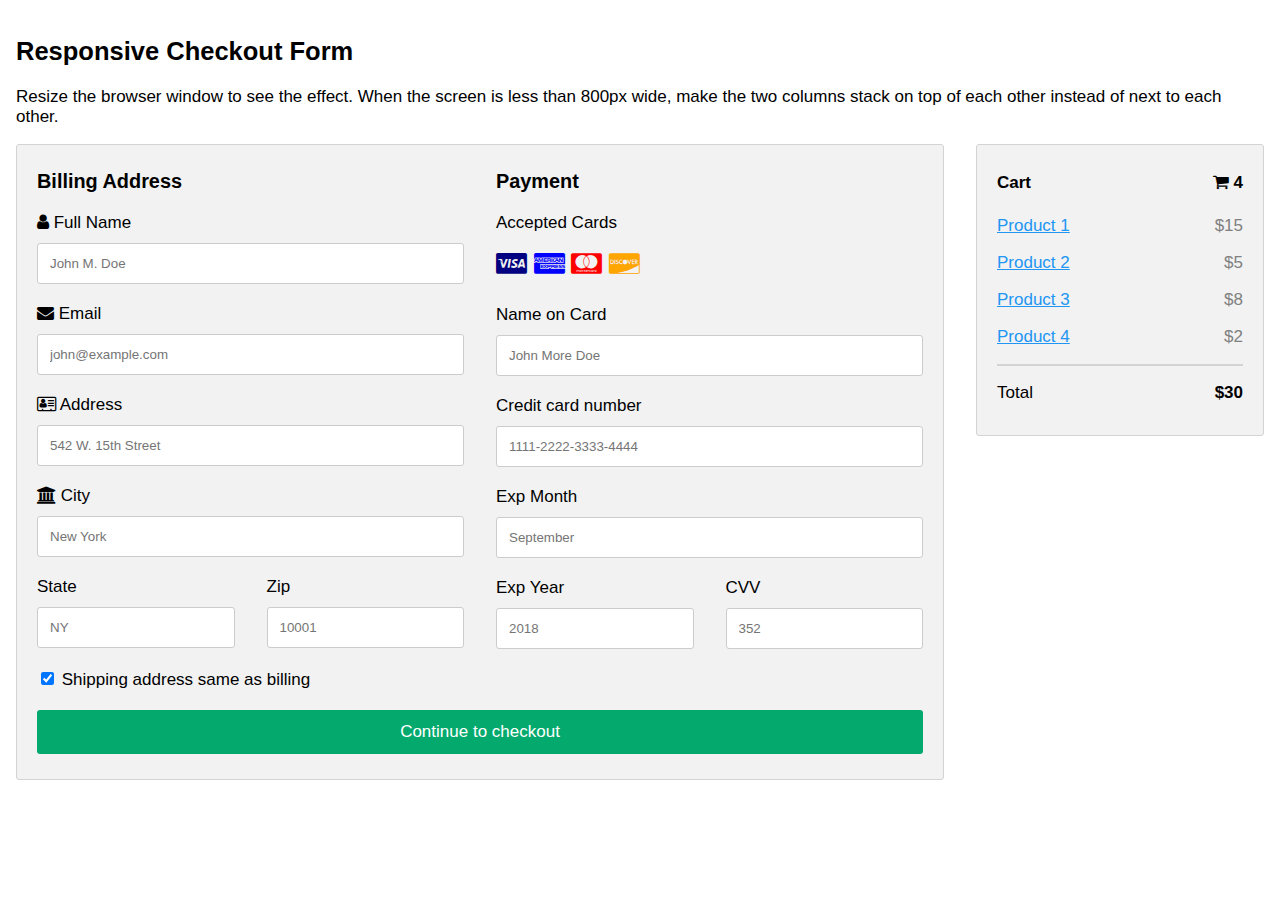
==== CheckOut.html @ 647889a7 "yup" ====
<!DOCTYPE html>
<html>
  <head>
    <meta name="viewport" content="width=device-width, initial-scale=1" />
    <link
      rel="stylesheet"
      href="https://cdnjs.cloudflare.com/ajax/libs/font-awesome/4.7.0/css/font-awesome.min.css"
    />
    <style>
      body {
        font-family: Arial;
        font-size: 17px;
        padding: 8px;
      }

      * {
        box-sizing: border-box;
      }

      .row {
        display: -ms-flexbox; /* IE10 */
        display: flex;
        -ms-flex-wrap: wrap; /* IE10 */
        flex-wrap: wrap;
        margin: 0 -16px;
      }

      .col-25 {
        -ms-flex: 25%; /* IE10 */
        flex: 25%;
      }

      .col-50 {
        -ms-flex: 50%; /* IE10 */
        flex: 50%;
      }

      .col-75 {
        -ms-flex: 75%; /* IE10 */
        flex: 75%;
      }

      .col-25,
      .col-50,
      .col-75 {
        padding: 0 16px;
      }

      .container {
        background-color: #f2f2f2;
        padding: 5px 20px 15px 20px;
        border: 1px solid lightgrey;
        border-radius: 3px;
      }

      input[type="text"] {
        width: 100%;
        margin-bottom: 20px;
        padding: 12px;
        border: 1px solid #ccc;
        border-radius: 3px;
      }

      label {
        margin-bottom: 10px;
        display: block;
      }

      .icon-container {
        margin-bottom: 20px;
        padding: 7px 0;
        font-size: 24px;
      }

      .btn {
        background-color: #04aa6d;
        color: white;
        padding: 12px;
        margin: 10px 0;
        border: none;
        width: 100%;
        border-radius: 3px;
        cursor: pointer;
        font-size: 17px;
      }

      .btn:hover {
        background-color: #45a049;
      }

      a {
        color: #2196f3;
      }

      hr {
        border: 1px solid lightgrey;
      }

      span.price {
        float: right;
        color: grey;
      }

      /* Responsive layout - when the screen is less than 800px wide, make the two columns stack on top of each other instead of next to each other (also change the direction - make the "cart" column go on top) */
      @media (max-width: 800px) {
        .row {
          flex-direction: column-reverse;
        }
        .col-25 {
          margin-bottom: 20px;
        }
      }
    </style>
  </head>
  <body>
    <h2>Responsive Checkout Form</h2>
    <p>
      Resize the browser window to see the effect. When the screen is less than
      800px wide, make the two columns stack on top of each other instead of
      next to each other.
    </p>
    <div class="row">
      <div class="col-75">
        <div class="container">
          <form action="/action_page.php">
            <div class="row">
              <div class="col-50">
                <h3>Billing Address</h3>
                <label for="fname"><i class="fa fa-user"></i> Full Name</label>
                <input
                  type="text"
                  id="fname"
                  name="firstname"
                  placeholder="John M. Doe"
                />
                <label for="email"><i class="fa fa-envelope"></i> Email</label>
                <input
                  type="text"
                  id="email"
                  name="email"
                  placeholder="john@example.com"
                />
                <label for="adr"
                  ><i class="fa fa-address-card-o"></i> Address</label
                >
                <input
                  type="text"
                  id="adr"
                  name="address"
                  placeholder="542 W. 15th Street"
                />
                <label for="city"><i class="fa fa-institution"></i> City</label>
                <input
                  type="text"
                  id="city"
                  name="city"
                  placeholder="New York"
                />

                <div class="row">
                  <div class="col-50">
                    <label for="state">State</label>
                    <input
                      type="text"
                      id="state"
                      name="state"
                      placeholder="NY"
                    />
                  </div>
                  <div class="col-50">
                    <label for="zip">Zip</label>
                    <input
                      type="text"
                      id="zip"
                      name="zip"
                      placeholder="10001"
                    />
                  </div>
                </div>
              </div>

              <div class="col-50">
                <h3>Payment</h3>
                <label for="fname">Accepted Cards</label>
                <div class="icon-container">
                  <i class="fa fa-cc-visa" style="color: navy"></i>
                  <i class="fa fa-cc-amex" style="color: blue"></i>
                  <i class="fa fa-cc-mastercard" style="color: red"></i>
                  <i class="fa fa-cc-discover" style="color: orange"></i>
                </div>
                <label for="cname">Name on Card</label>
                <input
                  type="text"
                  id="cname"
                  name="cardname"
                  placeholder="John More Doe"
                />
                <label for="ccnum">Credit card number</label>
                <input
                  type="text"
                  id="ccnum"
                  name="cardnumber"
                  placeholder="1111-2222-3333-4444"
                />
                <label for="expmonth">Exp Month</label>
                <input
                  type="text"
                  id="expmonth"
                  name="expmonth"
                  placeholder="September"
                />
                <div class="row">
                  <div class="col-50">
                    <label for="expyear">Exp Year</label>
                    <input
                      type="text"
                      id="expyear"
                      name="expyear"
                      placeholder="2018"
                    />
                  </div>
                  <div class="col-50">
                    <label for="cvv">CVV</label>
                    <input type="text" id="cvv" name="cvv" placeholder="352" />
                  </div>
                </div>
              </div>
            </div>
            <label>
              <input type="checkbox" checked="checked" name="sameadr" />
              Shipping address same as billing
            </label>
            <input type="submit" value="Continue to checkout" class="btn" />
          </form>
        </div>
      </div>
      <div class="col-25">
        <div class="container">
          <h4>
            Cart
            <span class="price" style="color: black"
              ><i class="fa fa-shopping-cart"></i> <b>4</b></span
            >
          </h4>
          <p><a href="#">Product 1</a> <span class="price">$15</span></p>
          <p><a href="#">Product 2</a> <span class="price">$5</span></p>
          <p><a href="#">Product 3</a> <span class="price">$8</span></p>
          <p><a href="#">Product 4</a> <span class="price">$2</span></p>
          <hr />
          <p>
            Total <span class="price" style="color: black"><b>$30</b></span>
          </p>
        </div>
      </div>
    </div>
  </body>
</html>
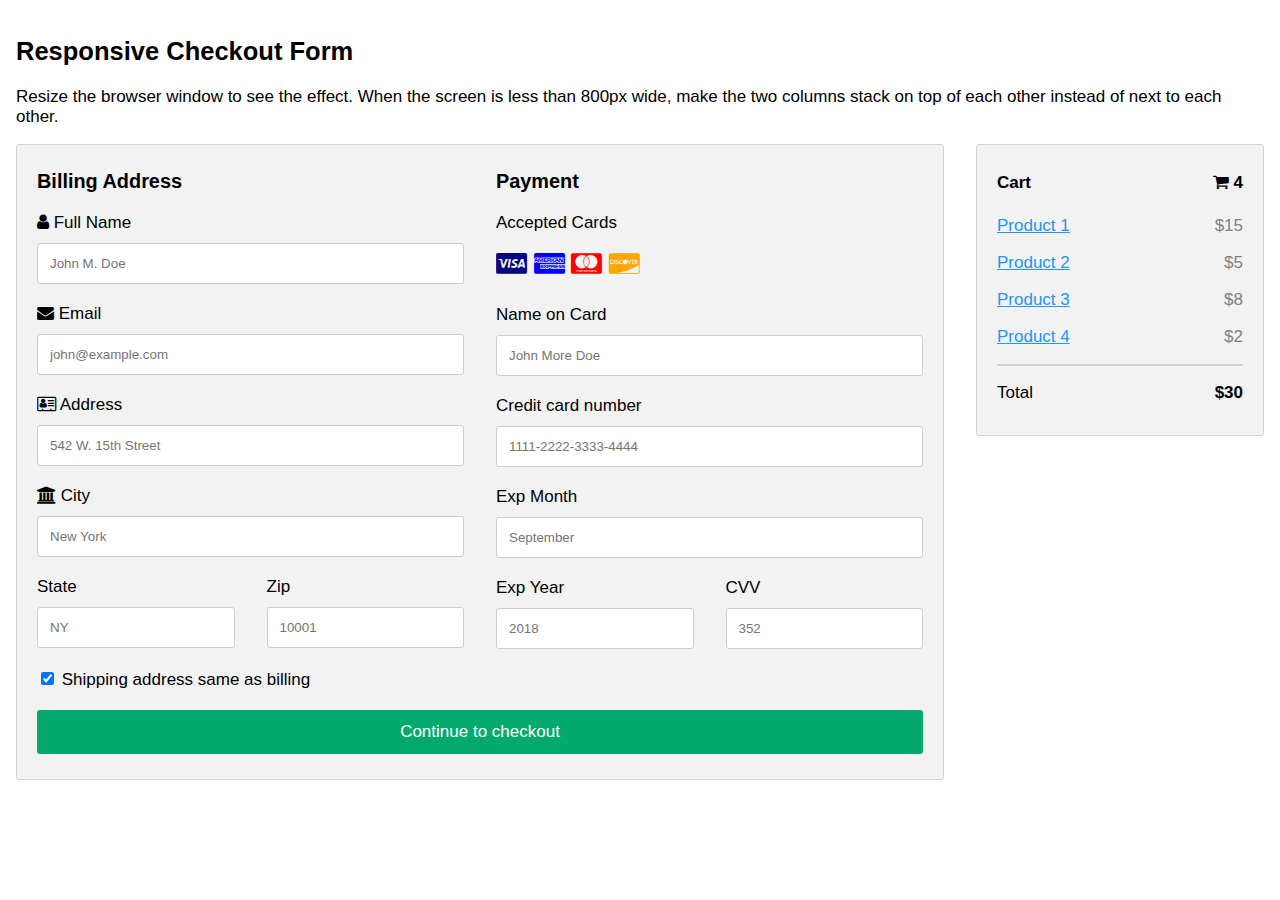
==== commit 3604eb42: "updateand more" ====
--- a/CheckOut.html
+++ b/CheckOut.html
@@ -1,6 +1,7 @@
 <!DOCTYPE html>
 <html>
   <head>
+    <title>Check Out</title>
     <meta name="viewport" content="width=device-width, initial-scale=1" />
     <link
       rel="stylesheet"
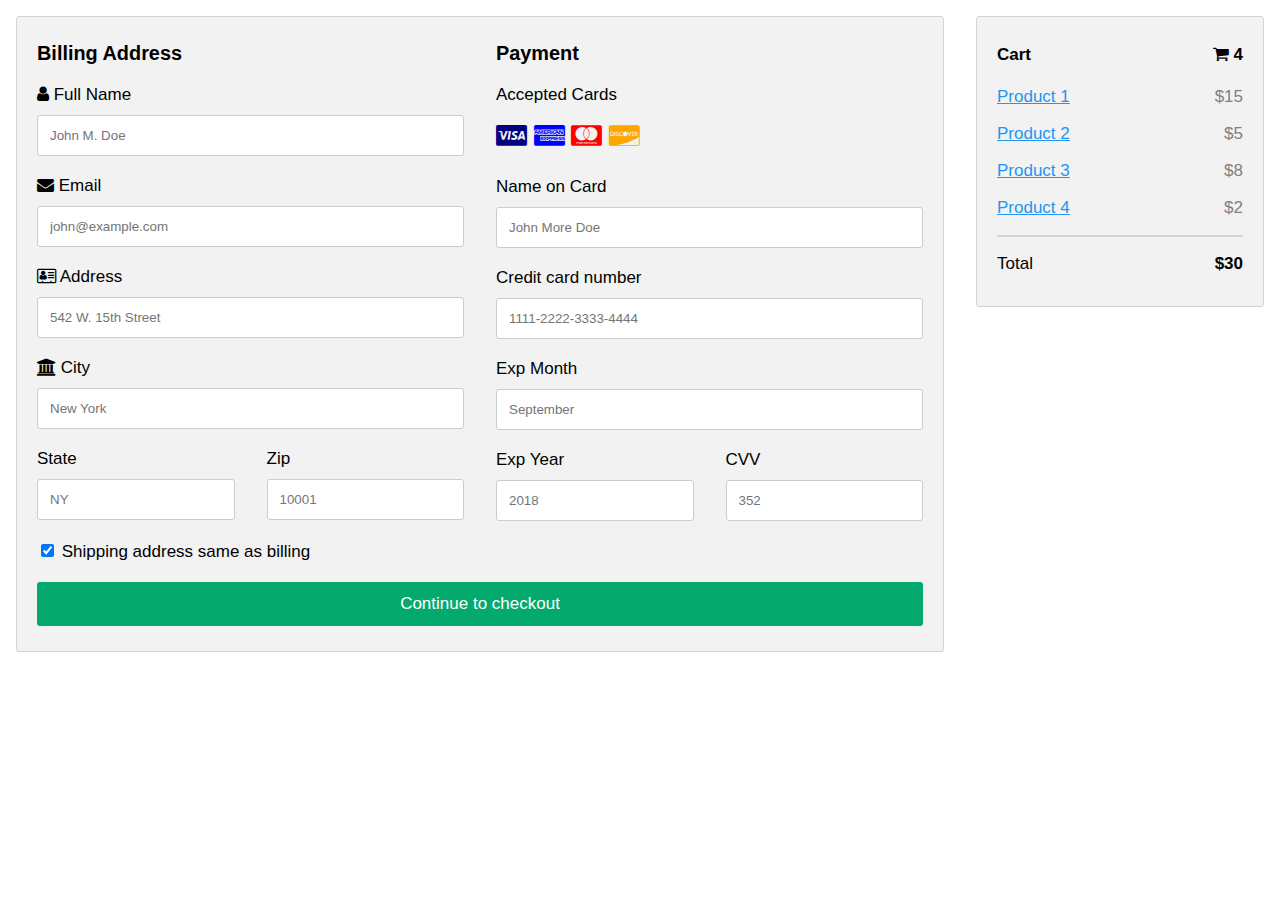
==== commit e33890df: "Merge branch 'Dev' of https://github.com/uiw-cis2368/final-project-sales-team-2 into Dev" ====
--- a/CheckOut.html
+++ b/CheckOut.html
@@ -114,12 +114,6 @@
     </style>
   </head>
   <body>
-    <h2>Responsive Checkout Form</h2>
-    <p>
-      Resize the browser window to see the effect. When the screen is less than
-      800px wide, make the two columns stack on top of each other instead of
-      next to each other.
-    </p>
     <div class="row">
       <div class="col-75">
         <div class="container">
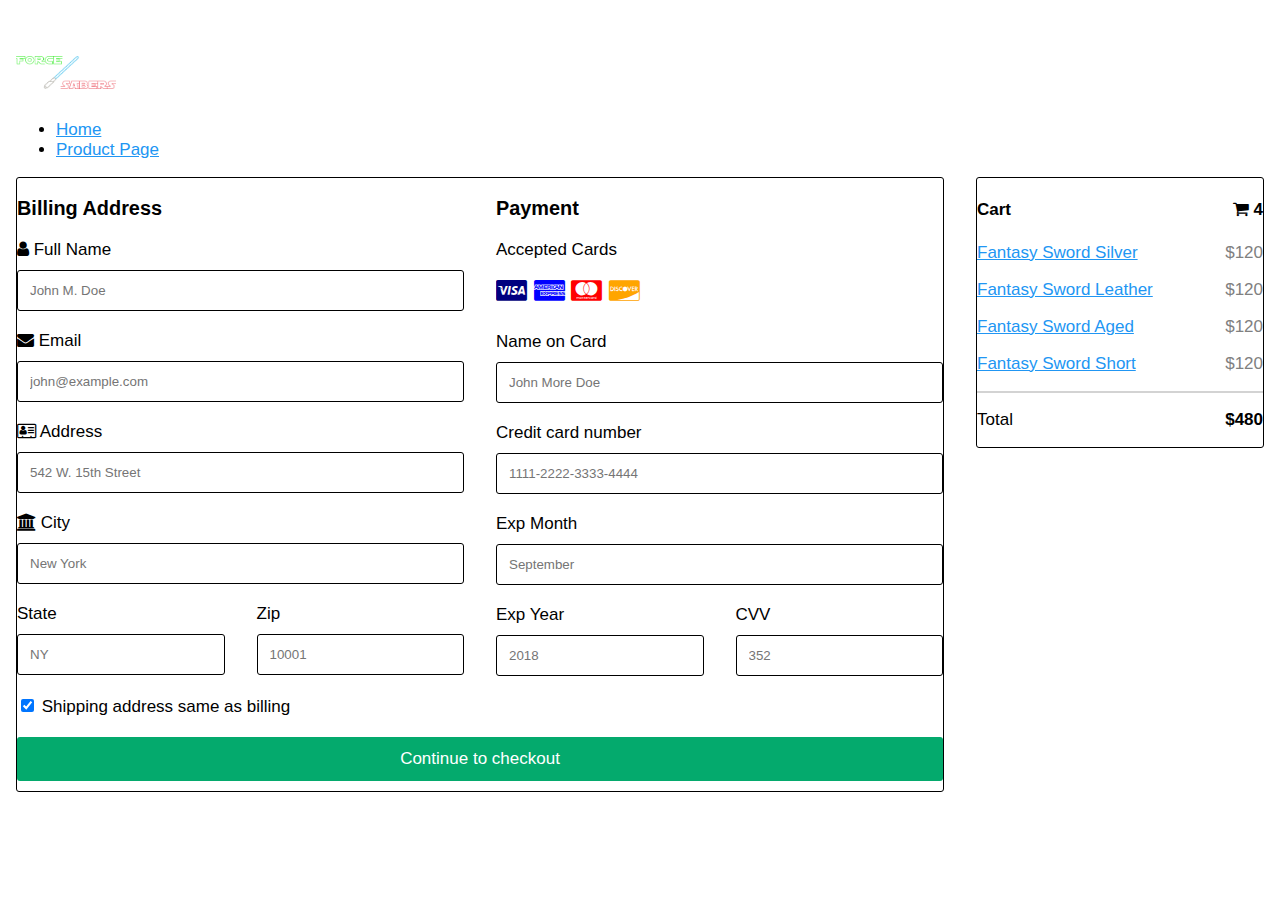
==== commit fcfbd8c4: "Final I am done good work." ====
--- a/CheckOut.html
+++ b/CheckOut.html
@@ -7,6 +7,7 @@
       rel="stylesheet"
       href="https://cdnjs.cloudflare.com/ajax/libs/font-awesome/4.7.0/css/font-awesome.min.css"
     />
+
     <style>
       body {
         font-family: Arial;
@@ -48,9 +49,9 @@
       }
 
       .container {
-        background-color: #f2f2f2;
+        background-color: rgba(0, 0, 0, 0.965)
         padding: 5px 20px 15px 20px;
-        border: 1px solid lightgrey;
+        border: 1px solid black;
         border-radius: 3px;
       }
 
@@ -58,7 +59,7 @@
         width: 100%;
         margin-bottom: 20px;
         padding: 12px;
-        border: 1px solid #ccc;
+        border: 1px solid rgb(0, 0, 0);
         border-radius: 3px;
       }
 
@@ -113,138 +114,189 @@
       }
     </style>
   </head>
+
   <body>
-    <div class="row">
-      <div class="col-75">
-        <div class="container">
-          <form action="/action_page.php">
-            <div class="row">
-              <div class="col-50">
-                <h3>Billing Address</h3>
-                <label for="fname"><i class="fa fa-user"></i> Full Name</label>
-                <input
-                  type="text"
-                  id="fname"
-                  name="firstname"
-                  placeholder="John M. Doe"
-                />
-                <label for="email"><i class="fa fa-envelope"></i> Email</label>
-                <input
-                  type="text"
-                  id="email"
-                  name="email"
-                  placeholder="john@example.com"
-                />
-                <label for="adr"
-                  ><i class="fa fa-address-card-o"></i> Address</label
-                >
-                <input
-                  type="text"
-                  id="adr"
-                  name="address"
-                  placeholder="542 W. 15th Street"
-                />
-                <label for="city"><i class="fa fa-institution"></i> City</label>
-                <input
-                  type="text"
-                  id="city"
-                  name="city"
-                  placeholder="New York"
-                />
-
-                <div class="row">
-                  <div class="col-50">
-                    <label for="state">State</label>
-                    <input
-                      type="text"
-                      id="state"
-                      name="state"
-                      placeholder="NY"
-                    />
+    <div id="page-wrapper">
+      <!-- Header -->
+
+      <header id="header">
+        <h1 id="logo">
+          <a href="index.html"></a>
+          <img
+            src="assets/images/logo2.png"
+            alt=""
+            width="100"
+            height="50"
+            style="padding-top: 0.5em"
+          />
+        </h1>
+        <nav id="nav">
+          <ul>
+            <li><a href="index.html">Home</a></li>
+
+            <li>
+              <a href="product page.html" class="button primary"
+                >Product Page</a
+              >
+            </li>
+          </ul>
+        </nav>
+      </header>
+      <div class="row">
+        <div class="col-75">
+          <div class="container">
+            <form action="/action_page.php">
+              <div class="row">
+                <div class="col-50">
+                  <h3>Billing Address</h3>
+                  <label for="fname"
+                    ><i class="fa fa-user"></i> Full Name</label
+                  >
+                  <input
+                    type="text"
+                    id="fname"
+                    name="firstname"
+                    placeholder="John M. Doe"
+                  />
+                  <label for="email"
+                    ><i class="fa fa-envelope"></i> Email</label
+                  >
+                  <input
+                    type="text"
+                    id="email"
+                    name="email"
+                    placeholder="john@example.com"
+                  />
+                  <label for="adr"
+                    ><i class="fa fa-address-card-o"></i> Address</label
+                  >
+                  <input
+                    type="text"
+                    id="adr"
+                    name="address"
+                    placeholder="542 W. 15th Street"
+                  />
+                  <label for="city"
+                    ><i class="fa fa-institution"></i> City</label
+                  >
+                  <input
+                    type="text"
+                    id="city"
+                    name="city"
+                    placeholder="New York"
+                  />
+
+                  <div class="row">
+                    <div class="col-50">
+                      <label for="state">State</label>
+                      <input
+                        type="text"
+                        id="state"
+                        name="state"
+                        placeholder="NY"
+                      />
+                    </div>
+                    <div class="col-50">
+                      <label for="zip">Zip</label>
+                      <input
+                        type="text"
+                        id="zip"
+                        name="zip"
+                        placeholder="10001"
+                      />
+                    </div>
                   </div>
-                  <div class="col-50">
-                    <label for="zip">Zip</label>
-                    <input
-                      type="text"
-                      id="zip"
-                      name="zip"
-                      placeholder="10001"
-                    />
+                </div>
+
+                <div class="col-50">
+                  <h3>Payment</h3>
+                  <label for="fname">Accepted Cards</label>
+                  <div class="icon-container">
+                    <i class="fa fa-cc-visa" style="color: navy"></i>
+                    <i class="fa fa-cc-amex" style="color: blue"></i>
+                    <i class="fa fa-cc-mastercard" style="color: red"></i>
+                    <i class="fa fa-cc-discover" style="color: orange"></i>
+                  </div>
+                  <label for="cname">Name on Card</label>
+                  <input
+                    type="text"
+                    id="cname"
+                    name="cardname"
+                    placeholder="John More Doe"
+                  />
+                  <label for="ccnum">Credit card number</label>
+                  <input
+                    type="text"
+                    id="ccnum"
+                    name="cardnumber"
+                    placeholder="1111-2222-3333-4444"
+                  />
+                  <label for="expmonth">Exp Month</label>
+                  <input
+                    type="text"
+                    id="expmonth"
+                    name="expmonth"
+                    placeholder="September"
+                  />
+                  <div class="row">
+                    <div class="col-50">
+                      <label for="expyear">Exp Year</label>
+                      <input
+                        type="text"
+                        id="expyear"
+                        name="expyear"
+                        placeholder="2018"
+                      />
+                    </div>
+                    <div class="col-50">
+                      <label for="cvv">CVV</label>
+                      <input
+                        type="text"
+                        id="cvv"
+                        name="cvv"
+                        placeholder="352"
+                      />
+                    </div>
                   </div>
                 </div>
               </div>
-
-              <div class="col-50">
-                <h3>Payment</h3>
-                <label for="fname">Accepted Cards</label>
-                <div class="icon-container">
-                  <i class="fa fa-cc-visa" style="color: navy"></i>
-                  <i class="fa fa-cc-amex" style="color: blue"></i>
-                  <i class="fa fa-cc-mastercard" style="color: red"></i>
-                  <i class="fa fa-cc-discover" style="color: orange"></i>
-                </div>
-                <label for="cname">Name on Card</label>
-                <input
-                  type="text"
-                  id="cname"
-                  name="cardname"
-                  placeholder="John More Doe"
-                />
-                <label for="ccnum">Credit card number</label>
-                <input
-                  type="text"
-                  id="ccnum"
-                  name="cardnumber"
-                  placeholder="1111-2222-3333-4444"
-                />
-                <label for="expmonth">Exp Month</label>
-                <input
-                  type="text"
-                  id="expmonth"
-                  name="expmonth"
-                  placeholder="September"
-                />
-                <div class="row">
-                  <div class="col-50">
-                    <label for="expyear">Exp Year</label>
-                    <input
-                      type="text"
-                      id="expyear"
-                      name="expyear"
-                      placeholder="2018"
-                    />
-                  </div>
-                  <div class="col-50">
-                    <label for="cvv">CVV</label>
-                    <input type="text" id="cvv" name="cvv" placeholder="352" />
-                  </div>
-                </div>
-              </div>
-            </div>
-            <label>
-              <input type="checkbox" checked="checked" name="sameadr" />
-              Shipping address same as billing
-            </label>
-            <input type="submit" value="Continue to checkout" class="btn" />
-          </form>
+              <label>
+                <input type="checkbox" checked="checked" name="sameadr" />
+                Shipping address same as billing
+              </label>
+              <input type="submit" value="Continue to checkout" class="btn" />
+            </form>
+          </div>
         </div>
-      </div>
-      <div class="col-25">
-        <div class="container">
-          <h4>
-            Cart
-            <span class="price" style="color: black"
-              ><i class="fa fa-shopping-cart"></i> <b>4</b></span
-            >
-          </h4>
-          <p><a href="#">Product 1</a> <span class="price">$15</span></p>
-          <p><a href="#">Product 2</a> <span class="price">$5</span></p>
-          <p><a href="#">Product 3</a> <span class="price">$8</span></p>
-          <p><a href="#">Product 4</a> <span class="price">$2</span></p>
-          <hr />
-          <p>
-            Total <span class="price" style="color: black"><b>$30</b></span>
-          </p>
+        <div class="col-25">
+          <div class="container">
+            <h4>
+              Cart
+              <span class="price" style="color: black"
+                ><i class="fa fa-shopping-cart"></i> <b>4</b></span
+              >
+            </h4>
+            <p>
+              <a href="assets/images/saber1.jpeg">Fantasy Sword Silver</a>
+              <span class="price">$120</span>
+            </p>
+            <p>
+              <a href="assets/images/saber2.jpeg">Fantasy Sword Leather </a>
+              <span class="price">$120</span>
+            </p>
+            <p>
+              <a href="assets/images/saber3.jpeg">Fantasy Sword Aged</a>
+              <span class="price">$120</span>
+            </p>
+            <p>
+              <a href="assets/images/saber4.jpg">Fantasy Sword Short</a>
+              <span class="price">$120</span>
+            </p>
+            <hr />
+            <p>
+              Total <span class="price" style="color: black"><b>$480</b></span>
+            </p>
+          </div>
         </div>
       </div>
     </div>
